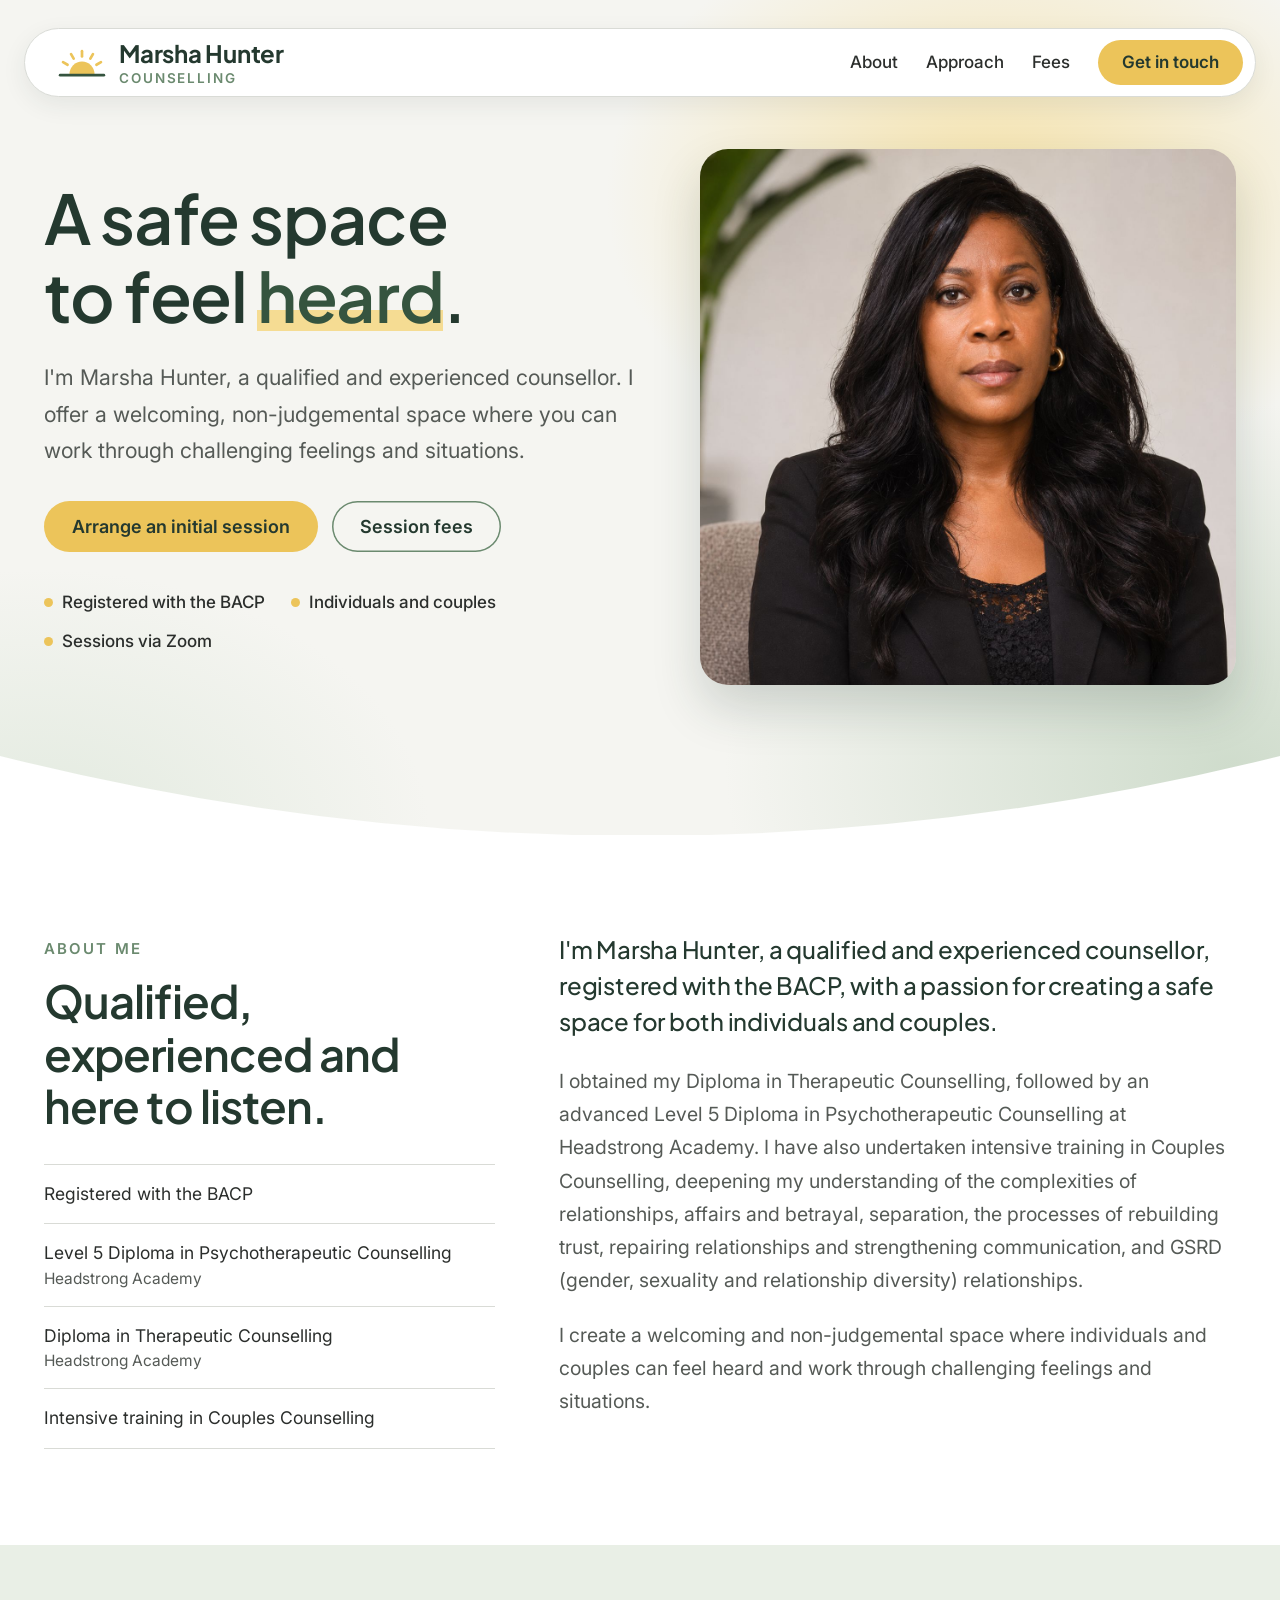
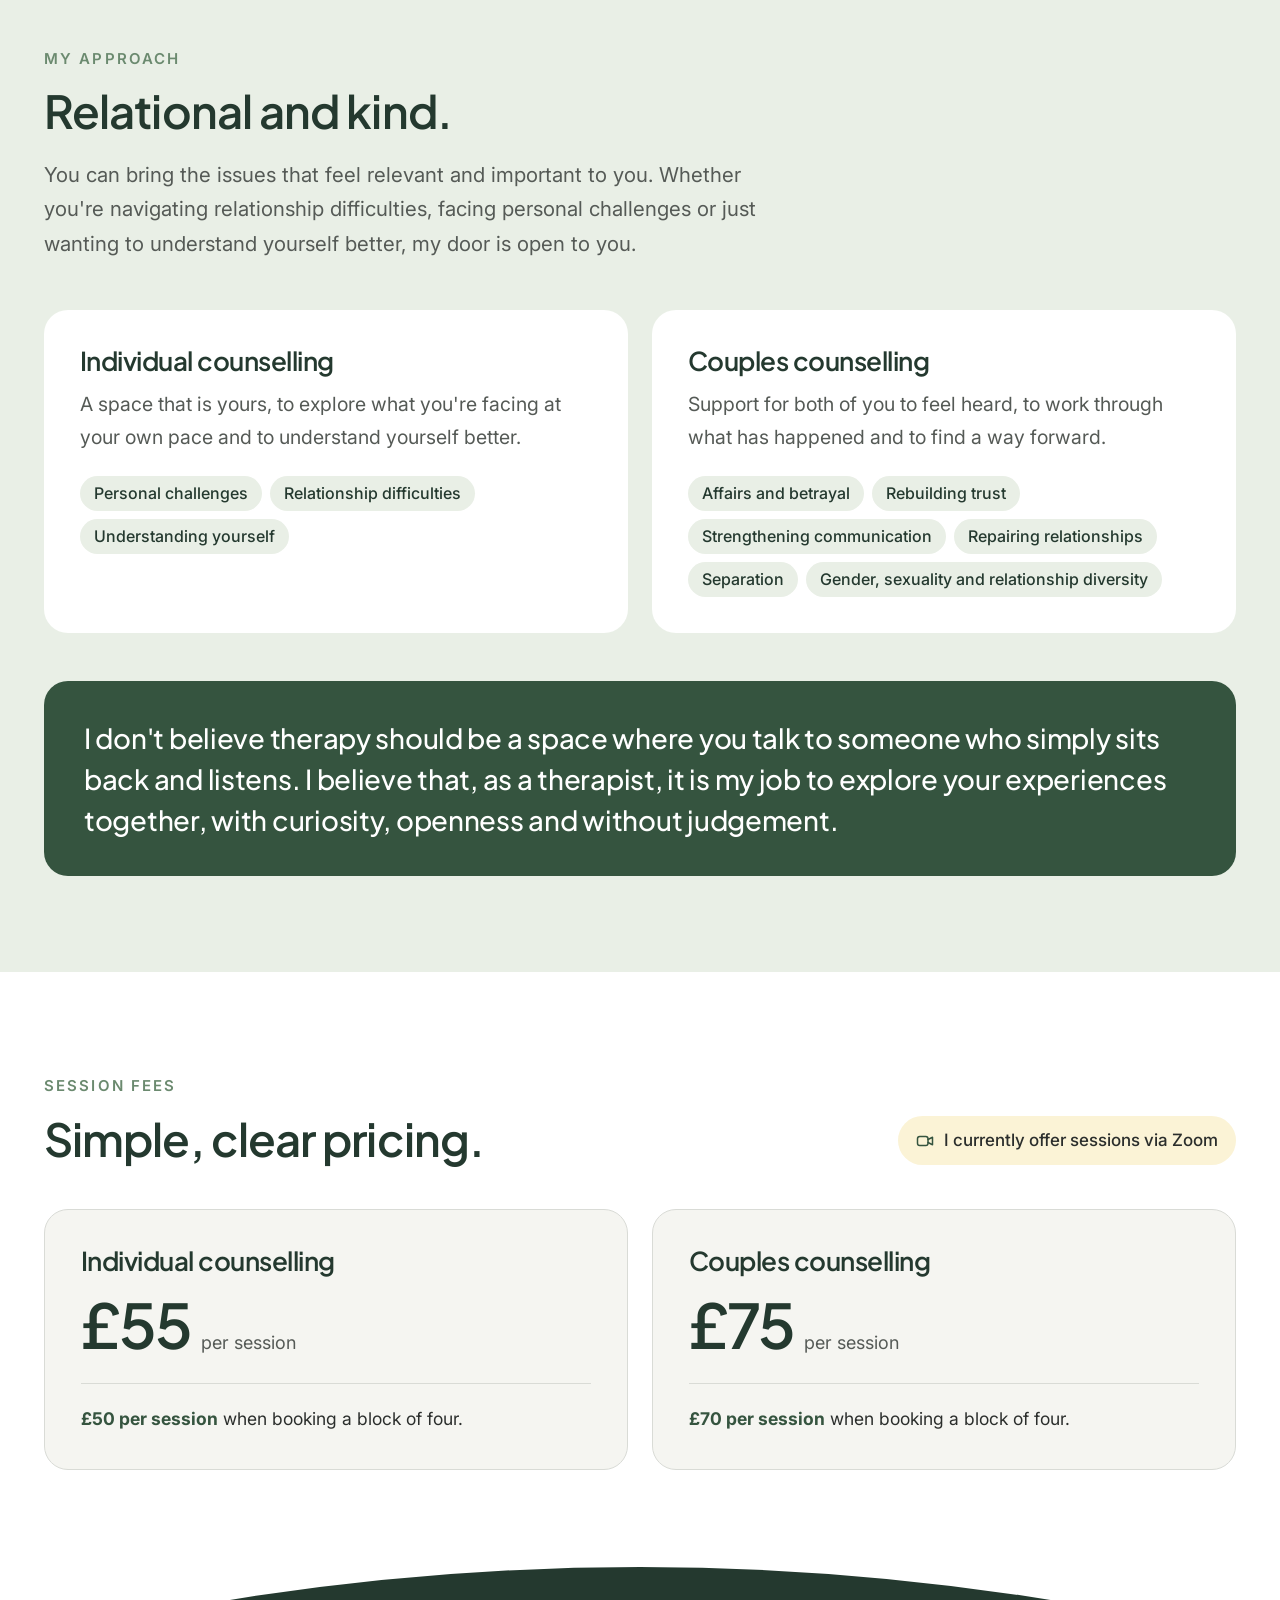
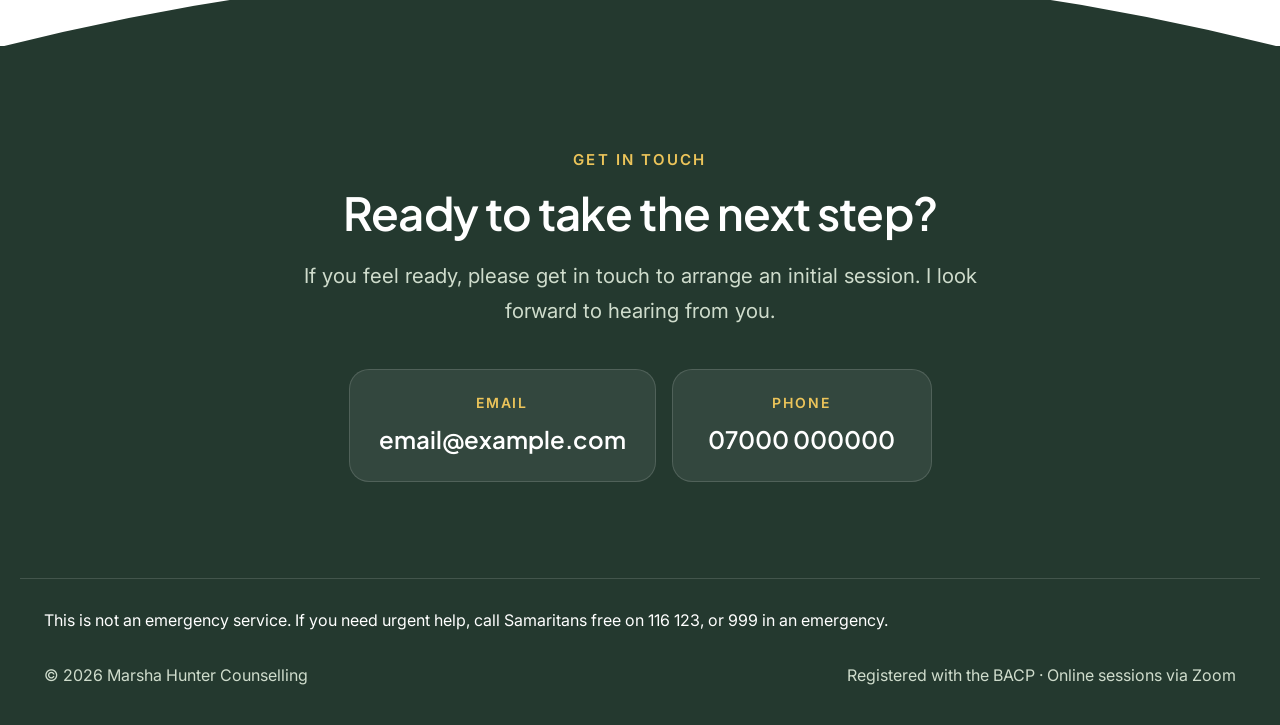
==== index.html @ 19685a99 "Marsha Hunter Counselling landing page WordPress theme plus a static preview (index.html) for sharin" ====
<!doctype html>
<html lang="en-GB">
<head>
<meta charset="utf-8">
<meta name="viewport" content="width=device-width, initial-scale=1">
<meta name="description" content="Marsha Hunter is a BACP-registered counsellor offering online counselling for individuals and couples via Zoom.">
<meta name="robots" content="noindex">
<title>Marsha Hunter Counselling</title>
<link rel="stylesheet" href="https://fonts.googleapis.com/css2?family=Plus+Jakarta+Sans:wght@500;600;700&family=Inter:wght@400;500;600&display=swap">
<link rel="icon" href="theme/images/favicon.svg">
<link rel="stylesheet" href="theme/style.css">
</head>
<body>
<a class="skip" href="#main">Skip to content</a>

<header class="site-header">
  <div class="wrap">
    <a class="brand" href="#top" id="top">
      <svg class="brand-mark" viewBox="0 0 48 32" aria-hidden="true" focusable="false">
        <g stroke="#ecc45a" stroke-width="2.6" stroke-linecap="round">
          <path d="M24 10 V5"/>
          <path d="M32 12.1 L34.5 7.8"/>
          <path d="M16 12.1 L13.5 7.8"/>
          <path d="M37.9 18 L42.2 15.5"/>
          <path d="M10.1 18 L5.8 15.5"/>
        </g>
        <path d="M12 27 A12 12 0 0 1 36 27 Z" fill="#ecc45a"/>
        <path d="M3 28 H45" stroke="#35543f" stroke-width="2.6" stroke-linecap="round"/>
      </svg>
      <span class="brand-text">Marsha Hunter <span>Counselling</span></span>
    </a>
    <nav class="nav" aria-label="Main">
      <a href="#about">About</a>
      <a href="#approach">Approach</a>
      <a href="#fees">Fees</a>
      <a class="btn btn-primary nav-cta" href="#contact">Get in touch</a>
    </nav>
  </div>
</header>

<main id="main">

  <section class="hero">
    <div class="wrap">
      <div>
        <h1>A safe space to feel <em>heard</em>.</h1>
        <p class="hero-lead">I'm Marsha Hunter, a qualified and experienced counsellor. I offer a welcoming, non-judgemental space where you can work through challenging feelings and situations.</p>
        <div class="hero-actions">
          <a class="btn btn-primary" href="#contact">Arrange an initial session</a>
          <a class="btn btn-ghost" href="#fees">Session fees</a>
        </div>
        <ul class="hero-facts">
          <li>Registered with the BACP</li>
          <li>Individuals and couples</li>
          <li>Sessions via Zoom</li>
        </ul>
      </div>

      <div class="hero-art">
        <img src="theme/images/marsha-hunter.jpg" alt="Marsha Hunter, counsellor" width="1254" height="1254">
      </div>
    </div>
    <svg class="hero-curve" viewBox="0 0 100 100" preserveAspectRatio="none" aria-hidden="true" focusable="false"><path d="M0 0 Q 50 200 100 0 V100 H0 Z" fill="#ffffff"/></svg>
  </section>

  <section class="section section-white about" id="about">
    <div class="wrap">
      <div>
        <span class="eyebrow">About me</span>
        <h2>Qualified, experienced and here to listen.</h2>
        <ul class="credentials">
          <li>Registered with the BACP</li>
          <li>Level 5 Diploma in Psychotherapeutic Counselling <small>Headstrong Academy</small></li>
          <li>Diploma in Therapeutic Counselling <small>Headstrong Academy</small></li>
          <li>Intensive training in Couples Counselling</li>
        </ul>
      </div>
      <div class="about-body">
        <p>I'm Marsha Hunter, a qualified and experienced counsellor, registered with the BACP, with a passion for creating a safe space for both individuals and couples.</p>
        <p>I obtained my Diploma in Therapeutic Counselling, followed by an advanced Level 5 Diploma in Psychotherapeutic Counselling at Headstrong Academy. I have also undertaken intensive training in Couples Counselling, deepening my understanding of the complexities of relationships, affairs and betrayal, separation, the processes of rebuilding trust, repairing relationships and strengthening communication, and GSRD (gender, sexuality and relationship diversity) relationships.</p>
        <p>I create a welcoming and non-judgemental space where individuals and couples can feel heard and work through challenging feelings and situations.</p>
      </div>
    </div>
  </section>

  <section class="section section-green" id="approach">
    <div class="wrap">
      <div class="approach-head">
        <span class="eyebrow">My approach</span>
        <h2>Relational and kind.</h2>
        <p>You can bring the issues that feel relevant and important to you. Whether you're navigating relationship difficulties, facing personal challenges or just wanting to understand yourself better, my door is open to you.</p>
      </div>

      <div class="approach-grid">
        <article class="card">
          <h3>Individual counselling</h3>
          <p>A space that is yours, to explore what you're facing at your own pace and to understand yourself better.</p>
          <ul class="tags">
            <li>Personal challenges</li>
            <li>Relationship difficulties</li>
            <li>Understanding yourself</li>
          </ul>
        </article>
        <article class="card">
          <h3>Couples counselling</h3>
          <p>Support for both of you to feel heard, to work through what has happened and to find a way forward.</p>
          <ul class="tags">
            <li>Affairs and betrayal</li>
            <li>Rebuilding trust</li>
            <li>Strengthening communication</li>
            <li>Repairing relationships</li>
            <li>Separation</li>
            <li>Gender, sexuality and relationship diversity</li>
          </ul>
        </article>
      </div>

      <blockquote class="pull">
        I don't believe therapy should be a space where you talk to someone who simply sits back and listens. I believe that, as a therapist, it is my job to explore your experiences together, with curiosity, openness and without judgement.
      </blockquote>
    </div>
  </section>

  <section class="section section-white" id="fees">
    <div class="wrap">
      <div class="fees-head">
        <div>
          <span class="eyebrow">Session fees</span>
          <h2>Simple, clear pricing.</h2>
        </div>
        <p class="zoom-note">
          <svg width="18" height="18" viewBox="0 0 24 24" fill="none" stroke="#35543f" stroke-width="2" stroke-linecap="round" stroke-linejoin="round" aria-hidden="true"><rect x="2" y="6" width="14" height="12" rx="3"/><path d="m16 10 6-3v10l-6-3"/></svg>
          I currently offer sessions via Zoom
        </p>
      </div>

      <div class="fees-grid">
        <div class="fee">
          <h3>Individual counselling</h3>
          <p class="fee-price"><strong>£55</strong> per session</p>
          <p class="fee-block"><strong>£50 per session</strong> when booking a block of four.</p>
        </div>
        <div class="fee">
          <h3>Couples counselling</h3>
          <p class="fee-price"><strong>£75</strong> per session</p>
          <p class="fee-block"><strong>£70 per session</strong> when booking a block of four.</p>
        </div>
      </div>
    </div>
  </section>

  <section class="section contact" id="contact">
    <svg class="contact-curve" viewBox="0 0 100 100" preserveAspectRatio="none" aria-hidden="true" focusable="false"><path d="M0 100 Q 50 -100 100 100 Z" fill="#24392f"/></svg>
    <div class="wrap">
      <span class="eyebrow">Get in touch</span>
      <h2>Ready to take the next step?</h2>
      <p class="contact-lead">If you feel ready, please get in touch to arrange an initial session. I look forward to hearing from you.</p>
      <div class="contact-links">
        <a class="contact-link" href="mailto:email@example.com">
          <small>Email</small>
          <span>email@example.com</span>
        </a>
        <a class="contact-link" href="tel:07000000000">
          <small>Phone</small>
          <span>07000 000000</span>
        </a>
      </div>
    </div>
  </section>

</main>

<footer class="site-footer">
  <div class="wrap">
    <p class="crisis">This is not an emergency service. If you need urgent help, call Samaritans free on 116 123, or 999 in an emergency.</p>
    <p>&copy; 2026 Marsha Hunter Counselling</p>
    <p>Registered with the BACP &middot; Online sessions via Zoom</p>
  </div>
</footer>
</body>
</html>
---- theme/style.css ----
/*
Theme Name: Marsha Hunter Counselling
Description: Single landing page for Marsha Hunter Counselling.
Version: 1.0
Requires at least: 5.8
Text Domain: marsha-hunter
*/

:root {
  --green-900: #24392f;
  --green-700: #35543f;
  --green-500: #6b8a6f;
  --green-200: #cfdccc;
  --green-100: #e9efe6;
  --grey-900: #2b2e2c;
  --grey-700: #555a56;
  --grey-300: #d9dbd6;
  --grey-100: #f5f5f1;
  --yellow-500: #ecc45a;
  --yellow-300: #f5dc93;
  --yellow-100: #fbf3d6;
  --white: #ffffff;
  --serif: "Plus Jakarta Sans", -apple-system, BlinkMacSystemFont, "Segoe UI", Helvetica, Arial, sans-serif;
  --sans: "Inter", -apple-system, BlinkMacSystemFont, "Segoe UI", Roboto, Helvetica, Arial, sans-serif;
  --wrap: 1240px;
}

*, *::before, *::after { box-sizing: border-box; }

html { scroll-behavior: smooth; -webkit-text-size-adjust: 100%; }

body {
  margin: 0;
  font-family: var(--sans);
  font-size: 19.5px;
  line-height: 1.7;
  color: var(--grey-700);
  background: var(--grey-100);
  -webkit-font-smoothing: antialiased;
}

h1, h2, h3 {
  font-family: var(--serif);
  font-weight: 600;
  color: var(--green-900);
  line-height: 1.15;
  margin: 0;
  letter-spacing: -0.02em;
  text-wrap: balance;
}

p { margin: 0 0 1.1em; }
p:last-child { margin-bottom: 0; }
a { color: var(--green-700); }

.wrap {
  width: 100%;
  max-width: var(--wrap);
  margin: 0 auto;
  padding-inline: 24px;
}

.eyebrow {
  display: inline-block;
  font-size: 15px;
  font-weight: 600;
  letter-spacing: 0.14em;
  text-transform: uppercase;
  color: var(--green-500);
  margin-bottom: 14px;
}

.skip {
  position: absolute;
  left: -9999px;
}
.skip:focus {
  left: 16px;
  top: 16px;
  z-index: 10;
  background: var(--white);
  padding: 10px 16px;
  border-radius: 8px;
}

/* Buttons */
.btn {
  display: inline-block;
  padding: 15px 28px;
  border-radius: 999px;
  font-weight: 600;
  font-size: 18px;
  line-height: 1.2;
  text-decoration: none;
  transition: transform 0.15s ease, background-color 0.15s ease;
}
.btn:hover { transform: translateY(-1px); }
.btn-primary { background: var(--yellow-500); color: var(--green-900); }
.btn-primary:hover { background: var(--yellow-300); }
.btn-ghost {
  color: var(--green-900);
  box-shadow: inset 0 0 0 1.5px var(--green-500);
}
.btn-ghost:hover { background: var(--green-100); }

a:focus-visible, .btn:focus-visible {
  outline: 3px solid var(--yellow-500);
  outline-offset: 3px;
}

/* Header */
.site-header {
  position: sticky;
  top: 12px;
  z-index: 50;
  padding: 16px 24px 0;
}
.site-header .wrap {
  display: flex;
  align-items: center;
  justify-content: space-between;
  gap: 8px 32px;
  flex-wrap: wrap;
  padding: 10px 12px 10px 32px;
  background: var(--white);
  border: 1px solid var(--grey-300);
  border-radius: 999px;
  box-shadow: 0 8px 24px rgba(36, 57, 47, 0.08);
}
.brand {
  font-family: var(--serif);
  font-size: 24px;
  font-weight: 700;
  letter-spacing: -0.01em;
  color: var(--green-900);
  text-decoration: none;
  line-height: 1.2;
}
.brand {
  display: inline-flex;
  align-items: center;
  gap: 12px;
}
.brand-mark {
  flex: none;
  width: 50px;
  height: auto;
}
.brand-text { display: block; }
.brand-text span {
  display: block;
  font-family: var(--sans);
  font-size: 13.5px;
  font-weight: 600;
  letter-spacing: 0.14em;
  text-transform: uppercase;
  color: var(--green-500);
  margin-top: 2px;
}
.nav {
  display: flex;
  align-items: center;
  gap: 8px 28px;
  flex-wrap: wrap;
}
.nav a {
  font-size: 17px;
  font-weight: 500;
  color: var(--grey-900);
  text-decoration: none;
}
.nav .nav-cta {
  padding: 12px 24px;
  color: var(--green-900);
  font-weight: 600;
}
.nav .nav-cta:hover { color: var(--green-900); text-decoration: none; }
.nav a:hover { color: var(--green-700); text-decoration: underline; text-underline-offset: 5px; }

/* Hero */
.hero {
  position: relative;
  margin-top: -90px;
  padding-block: 154px 150px;
  background:
    radial-gradient(560px 420px at 78% 24%, rgba(245, 220, 147, 0.75), transparent 70%),
    radial-gradient(720px 520px at 96% 92%, var(--green-200), transparent 70%),
    radial-gradient(560px 380px at 3% 100%, #e2eadf, transparent 70%),
    var(--grey-100);
}
.hero-curve {
  position: absolute;
  left: 0;
  bottom: -1px;
  width: 100%;
  height: 80px;
  display: block;
}
.hero .wrap {
  display: grid;
  grid-template-columns: 1.05fr 0.95fr;
  gap: 64px;
  align-items: center;
}
.hero h1 { font-size: clamp(41px, 5.7vw, 68.5px); }
.hero h1 em {
  font-style: normal;
  color: var(--green-700);
  background: linear-gradient(transparent 68%, var(--yellow-300) 68%, var(--yellow-300) 92%, transparent 92%);
}
.hero-lead {
  font-size: 21.5px;
  max-width: 34em;
  margin-top: 24px;
}
.hero-actions {
  display: flex;
  flex-wrap: wrap;
  gap: 14px;
  margin-top: 32px;
}
.hero-facts {
  display: flex;
  flex-wrap: wrap;
  gap: 10px 26px;
  list-style: none;
  padding: 0;
  margin: 36px 0 0;
  font-size: 17px;
  font-weight: 500;
  color: var(--grey-900);
}
.hero-facts li { display: flex; align-items: center; gap: 9px; }
.hero-facts li::before {
  content: "";
  width: 9px;
  height: 9px;
  border-radius: 50%;
  background: var(--yellow-500);
  flex: none;
}

.hero-art {
  max-width: 560px;
  width: 100%;
  margin-inline: auto;
}
.hero-art img {
  display: block;
  width: 100%;
  height: auto;
  aspect-ratio: 1 / 1;
  object-fit: cover;
  border-radius: 28px;
  box-shadow: 0 24px 48px rgba(36, 57, 47, 0.18);
}

/* Sections */
.section { padding-block: 96px; }
.section h2 { font-size: clamp(32px, 3.8vw, 45.5px); }
.section-white { background: var(--white); }
.section-green { background: var(--green-100); }

/* About */
.about .wrap {
  display: grid;
  grid-template-columns: 0.8fr 1.2fr;
  gap: 64px;
  align-items: start;
}
.about-body p:first-child {
  font-family: var(--serif);
  font-size: 24px;
  font-weight: 500;
  line-height: 1.5;
  letter-spacing: -0.01em;
  color: var(--green-900);
}
.credentials {
  list-style: none;
  padding: 0;
  margin: 32px 0 0;
  border-top: 1px solid var(--grey-300);
}
.credentials li {
  padding: 16px 0;
  border-bottom: 1px solid var(--grey-300);
  font-size: 17.5px;
  line-height: 1.5;
  color: var(--grey-900);
}
.credentials small {
  display: block;
  font-size: 15.5px;
  color: var(--grey-700);
}

/* Approach */
.approach-head { max-width: 720px; }
.approach-head p { margin-top: 20px; font-size: 20.5px; }
.approach-grid {
  display: grid;
  grid-template-columns: 1fr 1fr;
  gap: 24px;
  margin-top: 48px;
}
.card {
  background: var(--white);
  border-radius: 24px;
  padding: 36px;
}
.card h3 { font-size: 26px; margin-bottom: 12px; }
.tags {
  display: flex;
  flex-wrap: wrap;
  gap: 8px;
  list-style: none;
  padding: 0;
  margin: 22px 0 0;
}
.tags li {
  font-size: 16px;
  font-weight: 500;
  line-height: 1.3;
  color: var(--green-900);
  background: var(--green-100);
  border-radius: 999px;
  padding: 7px 14px;
}
.pull {
  margin: 48px 0 0;
  padding: 36px 40px;
  border-radius: 24px;
  background: var(--green-700);
  color: var(--white);
  font-family: var(--serif);
  font-size: clamp(21.5px, 2.3vw, 27.5px);
  font-weight: 500;
  line-height: 1.5;
  letter-spacing: -0.01em;
}

/* Fees */
.fees-head {
  display: flex;
  justify-content: space-between;
  align-items: end;
  gap: 20px 40px;
  flex-wrap: wrap;
}
.zoom-note {
  display: inline-flex;
  align-items: center;
  gap: 10px;
  background: var(--yellow-100);
  color: var(--grey-900);
  border-radius: 999px;
  padding: 10px 18px;
  font-size: 17px;
  font-weight: 500;
  margin: 0;
}
.zoom-note svg { flex: none; }
.fees-grid {
  display: grid;
  grid-template-columns: 1fr 1fr;
  gap: 24px;
  margin-top: 44px;
}
.fee {
  border: 1px solid var(--grey-300);
  border-radius: 24px;
  padding: 36px;
  background: var(--grey-100);
}
.fee h3 { font-size: 26px; }
.fee-price {
  display: flex;
  align-items: baseline;
  gap: 10px;
  margin: 18px 0 0;
  color: var(--grey-700);
  font-size: 18px;
}
.fee-price strong {
  font-family: var(--serif);
  font-weight: 600;
  letter-spacing: -0.03em;
  font-size: 61.5px;
  line-height: 1;
  color: var(--green-900);
}
.fee-block {
  margin: 24px 0 0;
  padding-top: 20px;
  border-top: 1px solid var(--grey-300);
  font-size: 17.5px;
  color: var(--grey-900);
}
.fee-block strong { color: var(--green-700); }

/* Contact */
#fees { padding-bottom: 176px; }
.contact { position: relative; }
.contact-curve {
  position: absolute;
  left: 0;
  bottom: calc(100% - 1px);
  width: 100%;
  height: 80px;
  display: block;
}
.contact {
  background: var(--green-900);
  color: var(--green-200);
  text-align: center;
}
.contact .eyebrow { color: var(--yellow-500); }
.contact h2 { color: var(--white); }
.contact-lead {
  max-width: 36em;
  margin: 20px auto 0;
  font-size: 20.5px;
}
.contact-links {
  display: flex;
  justify-content: center;
  flex-wrap: wrap;
  gap: 16px;
  margin-top: 40px;
}
.contact-link {
  display: block;
  min-width: 260px;
  max-width: 100%;
  padding: 22px 30px;
  border-radius: 20px;
  background: rgba(255, 255, 255, 0.07);
  box-shadow: inset 0 0 0 1px rgba(255, 255, 255, 0.14);
  text-decoration: none;
  transition: background-color 0.15s ease;
}
.contact-link:hover { background: rgba(255, 255, 255, 0.12); }
.contact-link small {
  display: block;
  font-size: 14px;
  font-weight: 600;
  letter-spacing: 0.14em;
  text-transform: uppercase;
  color: var(--yellow-500);
}
.contact-link span {
  display: block;
  margin-top: 4px;
  font-family: var(--serif);
  font-size: 24px;
  font-weight: 600;
  color: var(--white);
  overflow-wrap: anywhere;
}

/* Footer */
.site-footer {
  background: var(--green-900);
  color: var(--green-200);
  font-size: 16px;
  padding-block: 0 36px;
}
.site-footer .wrap {
  display: flex;
  justify-content: space-between;
  flex-wrap: wrap;
  gap: 8px 24px;
  padding-top: 28px;
  border-top: 1px solid rgba(255, 255, 255, 0.14);
}
.site-footer p { margin: 0; }
.site-footer .crisis {
  flex-basis: 100%;
  padding-bottom: 20px;
  color: var(--white);
}

/* Responsive */
@media (max-width: 880px) {
  body { font-size: 18px; }
  .section { padding-block: 64px; }
  .hero { margin-top: 0; padding-block: 44px 96px; }
  .hero-curve { height: 44px; }
  #fees { padding-bottom: 108px; }
  .contact-curve { height: 44px; }
  .hero .wrap, .about .wrap { grid-template-columns: 1fr; gap: 40px; }
  .hero-art { max-width: 480px; }
  .hero {
    background:
      radial-gradient(420px 360px at 85% 62%, rgba(245, 220, 147, 0.75), transparent 70%),
      radial-gradient(460px 400px at 10% 100%, var(--green-200), transparent 70%),
      var(--grey-100);
  }
  .approach-grid, .fees-grid { grid-template-columns: 1fr; }
  .card, .fee { padding: 28px; }
  .pull { padding: 28px; }
  .about-body p:first-child { font-size: 21.5px; }
}

@media (max-width: 520px) {
  .site-header { padding-inline: 12px; }
  .site-header .wrap { border-radius: 28px; padding: 12px 22px 14px; }
  .nav { gap: 6px 20px; }
  .nav a { font-size: 16px; }
  .hero-actions .btn { width: 100%; text-align: center; }
  .contact-link { width: 100%; }
}

@media (prefers-reduced-motion: reduce) {
  html { scroll-behavior: auto; }
  .btn { transition: none; }
}
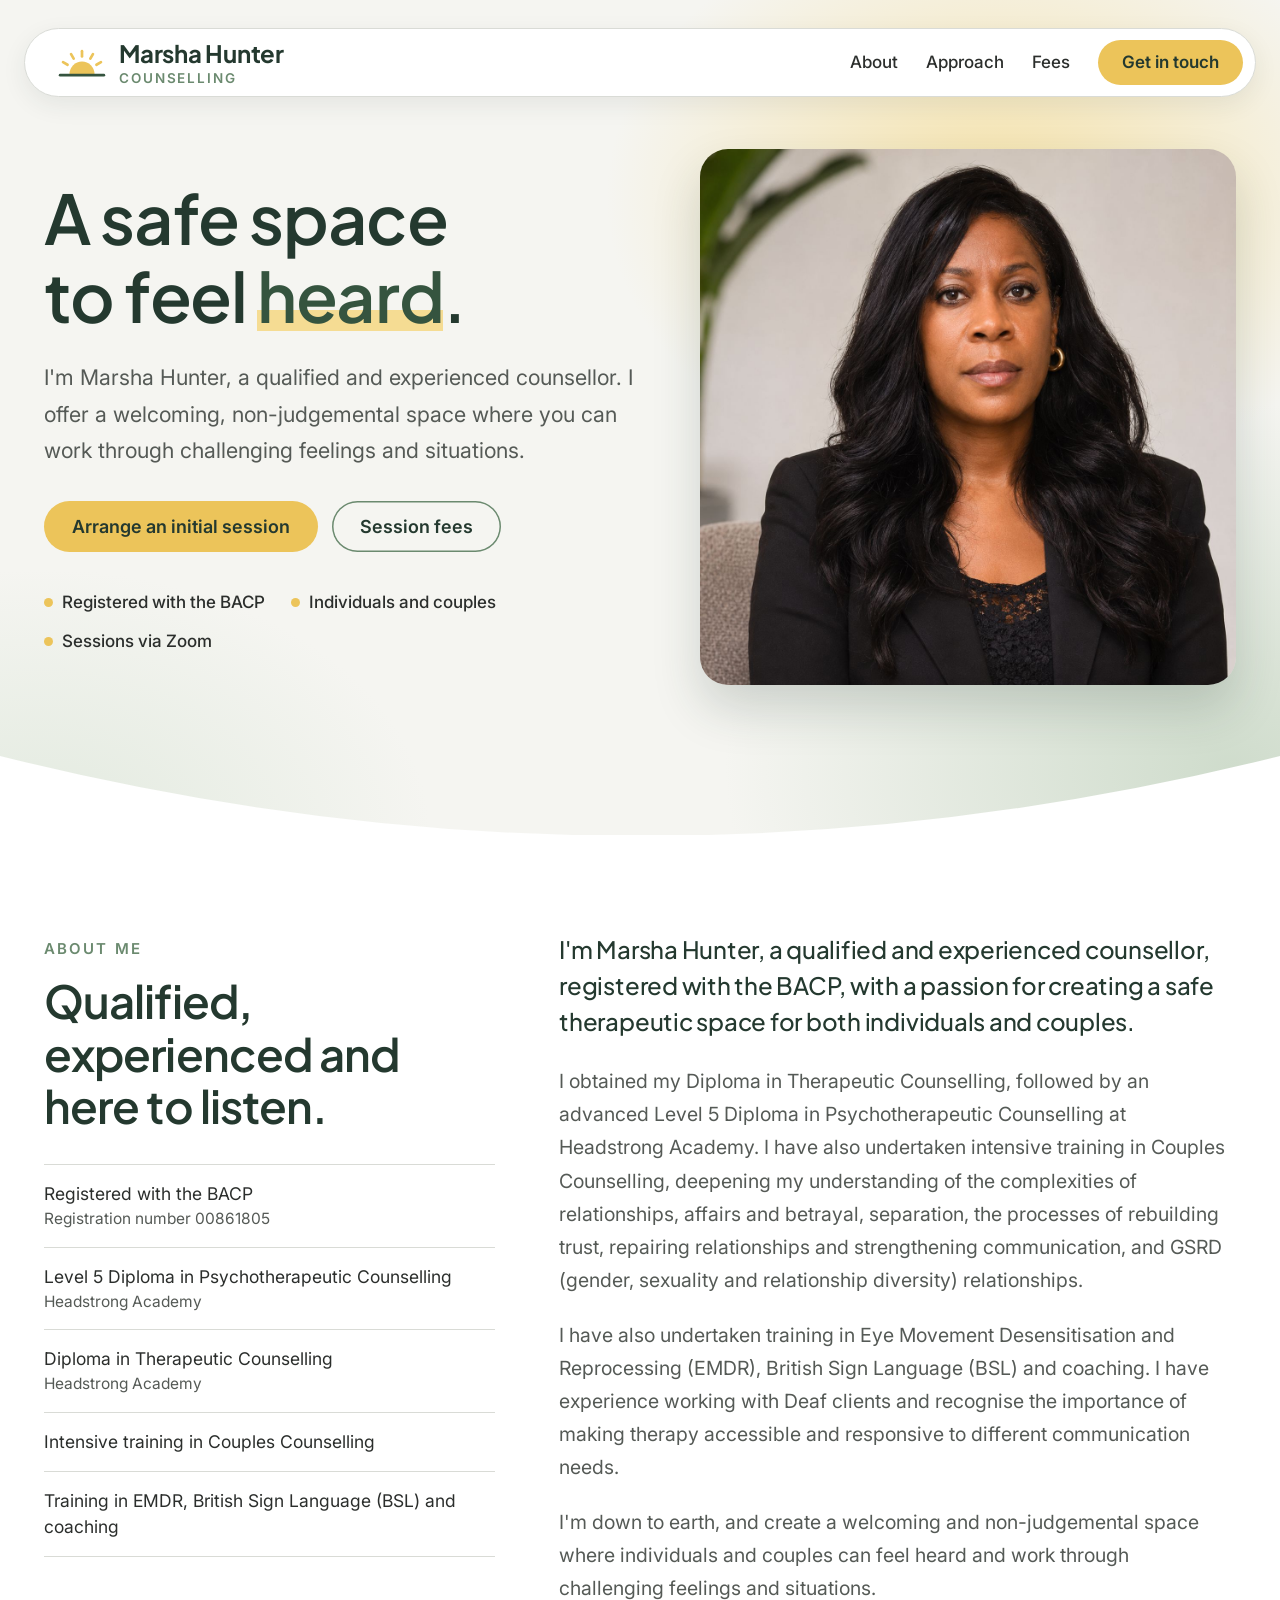
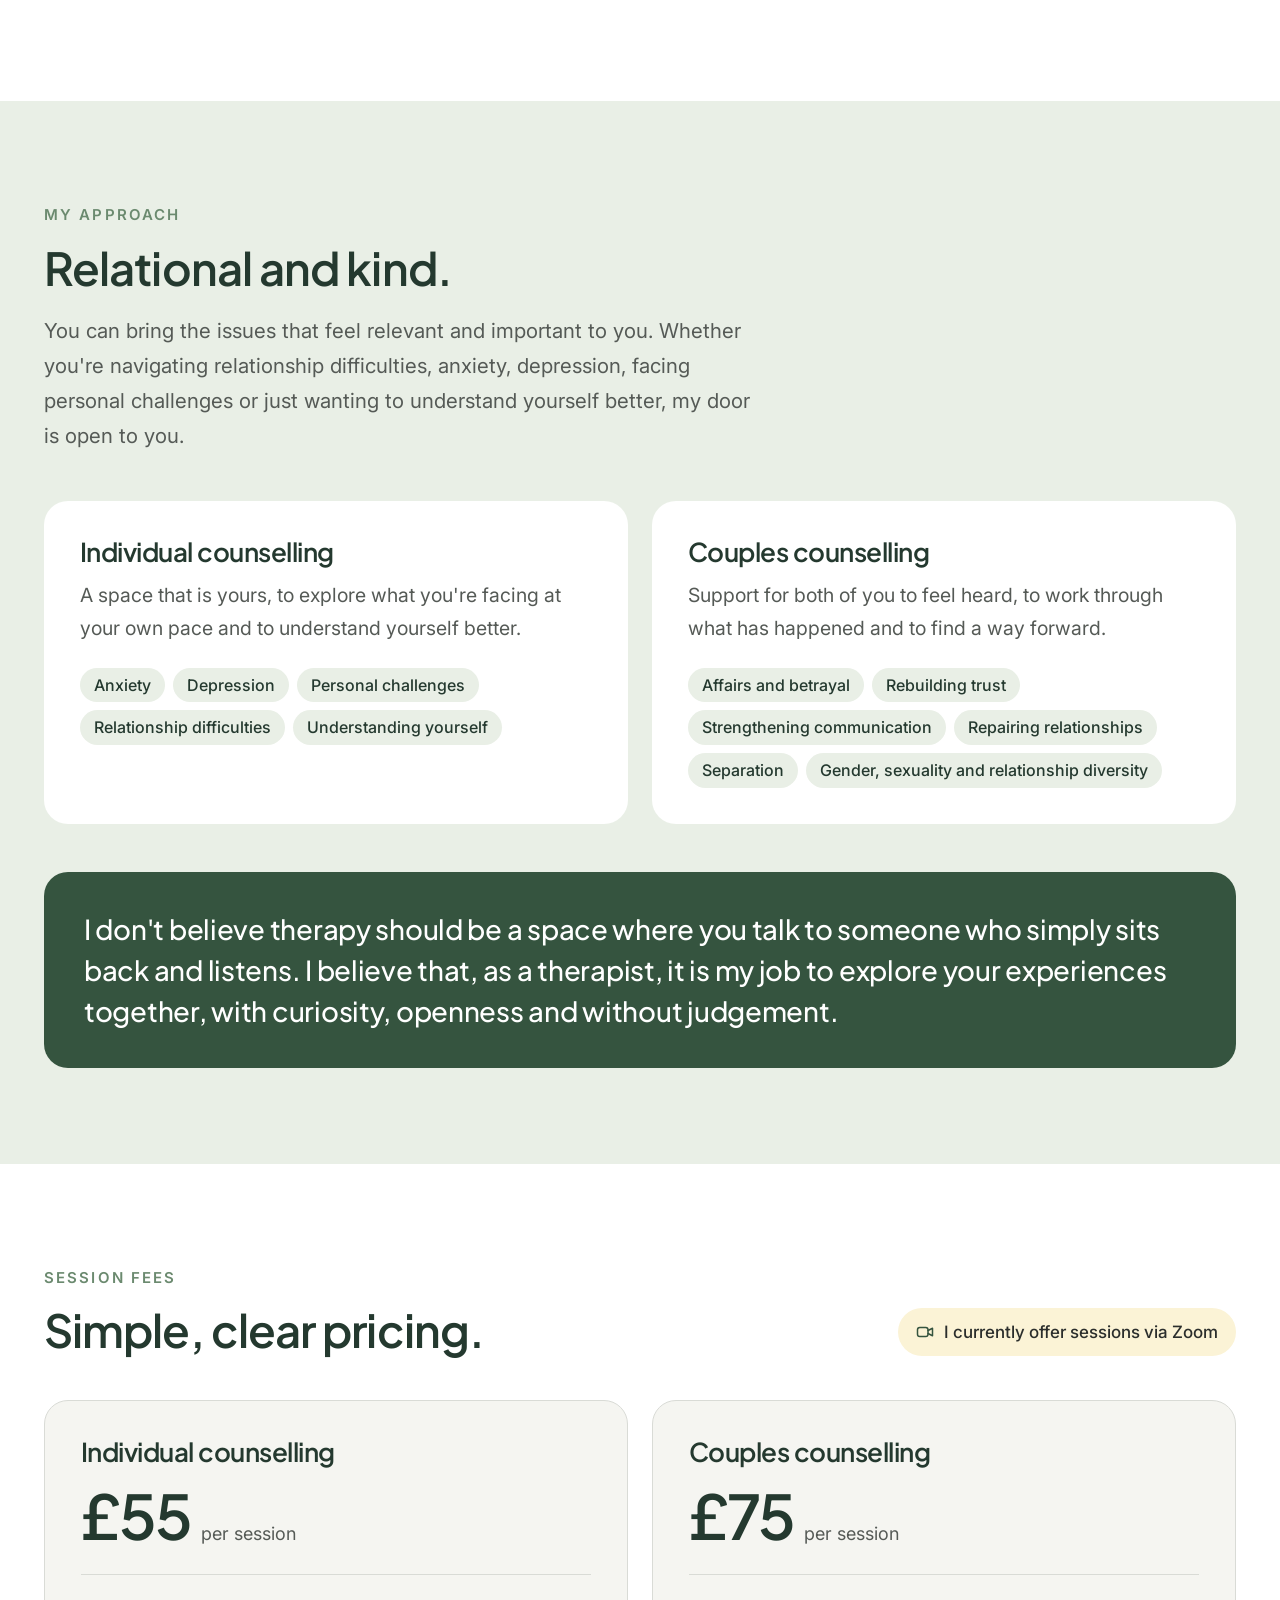
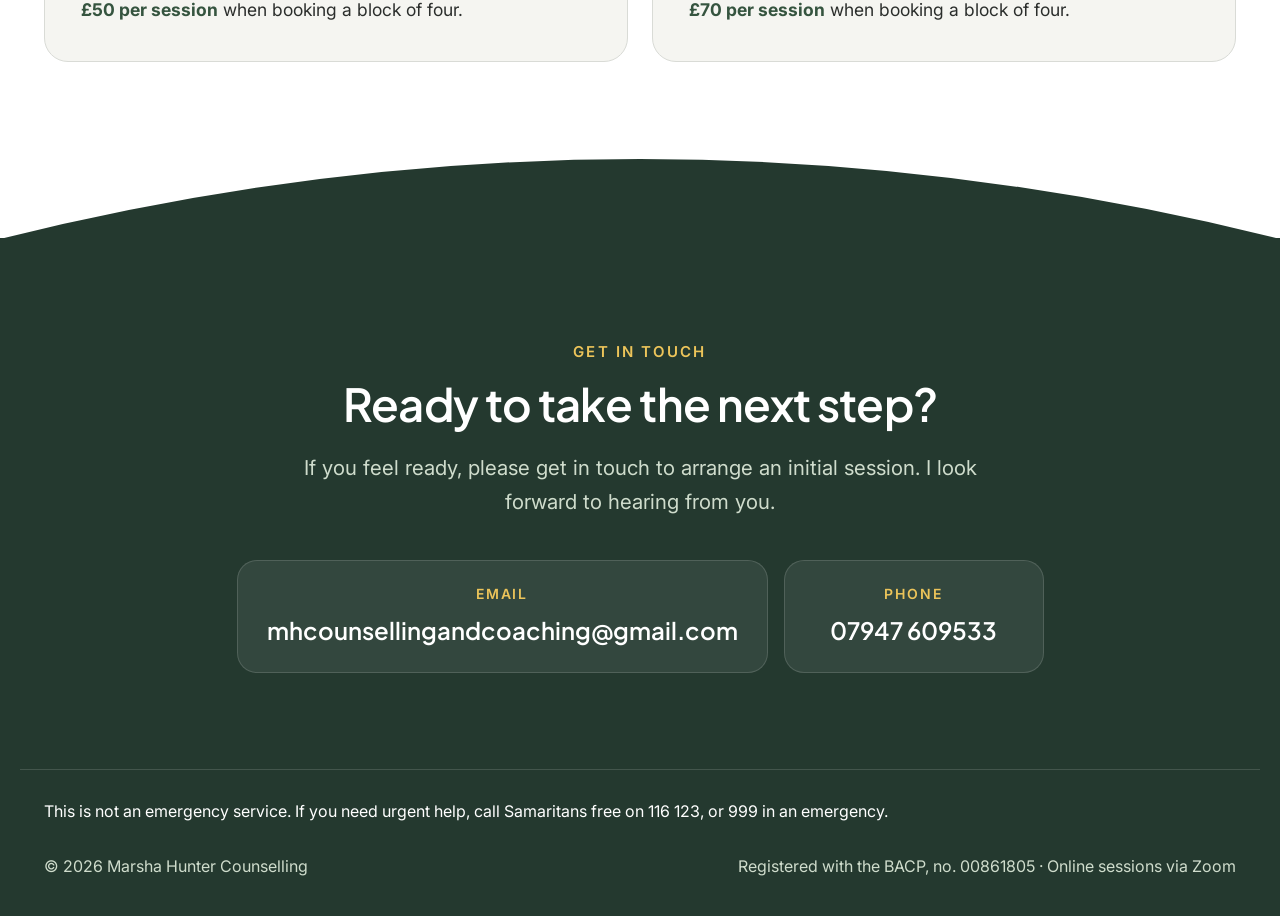
==== commit e64e46f0: "Update bio, add contact details and BACP number, compact phone navbar Co-Authored-By: Claude Fable 5" ====
--- a/index.html
+++ b/index.html
@@ -69,16 +69,18 @@
         <span class="eyebrow">About me</span>
         <h2>Qualified, experienced and here to listen.</h2>
         <ul class="credentials">
-          <li>Registered with the BACP</li>
+          <li>Registered with the BACP <small>Registration number 00861805</small></li>
           <li>Level 5 Diploma in Psychotherapeutic Counselling <small>Headstrong Academy</small></li>
           <li>Diploma in Therapeutic Counselling <small>Headstrong Academy</small></li>
           <li>Intensive training in Couples Counselling</li>
+          <li>Training in EMDR, British Sign Language (BSL) and coaching</li>
         </ul>
       </div>
       <div class="about-body">
-        <p>I'm Marsha Hunter, a qualified and experienced counsellor, registered with the BACP, with a passion for creating a safe space for both individuals and couples.</p>
+        <p>I'm Marsha Hunter, a qualified and experienced counsellor, registered with the BACP, with a passion for creating a safe therapeutic space for both individuals and couples.</p>
         <p>I obtained my Diploma in Therapeutic Counselling, followed by an advanced Level 5 Diploma in Psychotherapeutic Counselling at Headstrong Academy. I have also undertaken intensive training in Couples Counselling, deepening my understanding of the complexities of relationships, affairs and betrayal, separation, the processes of rebuilding trust, repairing relationships and strengthening communication, and GSRD (gender, sexuality and relationship diversity) relationships.</p>
-        <p>I create a welcoming and non-judgemental space where individuals and couples can feel heard and work through challenging feelings and situations.</p>
+        <p>I have also undertaken training in Eye Movement Desensitisation and Reprocessing (EMDR), British Sign Language (BSL) and coaching. I have experience working with Deaf clients and recognise the importance of making therapy accessible and responsive to different communication needs.</p>
+        <p>I'm down to earth, and create a welcoming and non-judgemental space where individuals and couples can feel heard and work through challenging feelings and situations.</p>
       </div>
     </div>
   </section>
@@ -88,7 +90,7 @@
       <div class="approach-head">
         <span class="eyebrow">My approach</span>
         <h2>Relational and kind.</h2>
-        <p>You can bring the issues that feel relevant and important to you. Whether you're navigating relationship difficulties, facing personal challenges or just wanting to understand yourself better, my door is open to you.</p>
+        <p>You can bring the issues that feel relevant and important to you. Whether you're navigating relationship difficulties, anxiety, depression, facing personal challenges or just wanting to understand yourself better, my door is open to you.</p>
       </div>
 
       <div class="approach-grid">
@@ -96,6 +98,8 @@
           <h3>Individual counselling</h3>
           <p>A space that is yours, to explore what you're facing at your own pace and to understand yourself better.</p>
           <ul class="tags">
+            <li>Anxiety</li>
+            <li>Depression</li>
             <li>Personal challenges</li>
             <li>Relationship difficulties</li>
             <li>Understanding yourself</li>
@@ -156,13 +160,13 @@
       <h2>Ready to take the next step?</h2>
       <p class="contact-lead">If you feel ready, please get in touch to arrange an initial session. I look forward to hearing from you.</p>
       <div class="contact-links">
-        <a class="contact-link" href="mailto:email@example.com">
+        <a class="contact-link" href="mailto:mhcounsellingandcoaching@gmail.com">
           <small>Email</small>
-          <span>email@example.com</span>
+          <span>mhcounsellingandcoaching@gmail.com</span>
         </a>
-        <a class="contact-link" href="tel:07000000000">
+        <a class="contact-link" href="tel:07947609533">
           <small>Phone</small>
-          <span>07000 000000</span>
+          <span>07947 609533</span>
         </a>
       </div>
     </div>
@@ -174,7 +178,7 @@
   <div class="wrap">
     <p class="crisis">This is not an emergency service. If you need urgent help, call Samaritans free on 116 123, or 999 in an emergency.</p>
     <p>&copy; 2026 Marsha Hunter Counselling</p>
-    <p>Registered with the BACP &middot; Online sessions via Zoom</p>
+    <p>Registered with the BACP, no. 00861805 &middot; Online sessions via Zoom</p>
   </div>
 </footer>
 </body>
--- a/theme/style.css
+++ b/theme/style.css
@@ -505,11 +505,15 @@
 
 @media (max-width: 520px) {
   .site-header { padding-inline: 12px; }
-  .site-header .wrap { border-radius: 28px; padding: 12px 22px 14px; }
-  .nav { gap: 6px 20px; }
-  .nav a { font-size: 16px; }
+  .site-header .wrap { flex-wrap: nowrap; gap: 8px; padding: 8px 8px 8px 16px; }
+  .nav a:not(.nav-cta) { display: none; }
+  .brand { gap: 8px; font-size: 19px; }
+  .brand-mark { width: 36px; }
+  .brand-text span { font-size: 10.5px; }
+  .nav .nav-cta { padding: 10px 14px; font-size: 14px; white-space: nowrap; }
   .hero-actions .btn { width: 100%; text-align: center; }
-  .contact-link { width: 100%; }
+  .contact-link { width: 100%; padding: 20px 14px; }
+  .contact-link span { font-size: min(4vw, 21px); overflow-wrap: normal; }
 }
 
 @media (prefers-reduced-motion: reduce) {
